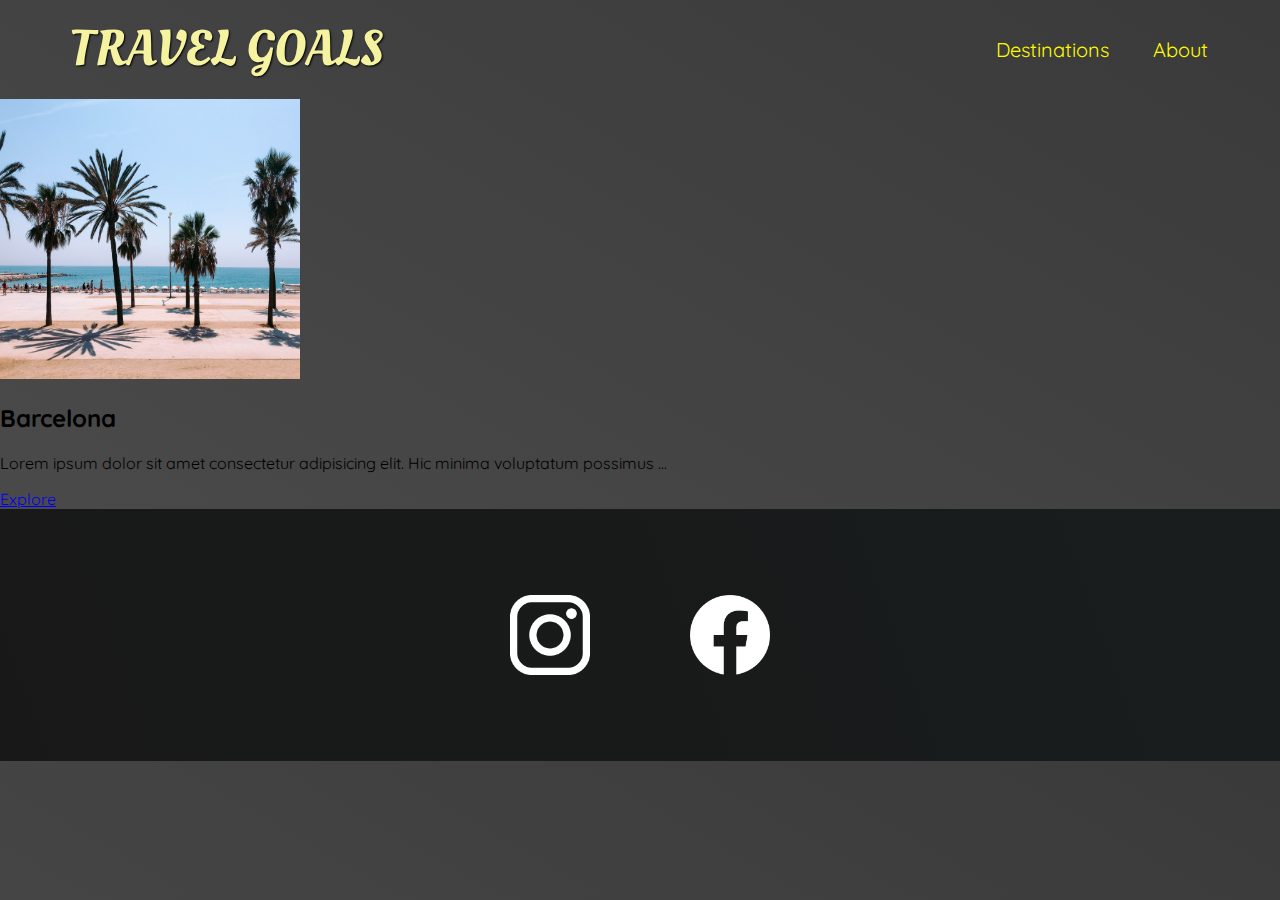
==== places.html @ 869cbdc2 "7월 1일" ====
<!DOCTYPE html>
<html lang="en">
  <head>
    <meta charset="UTF-8" />
    <link
      href="https://fonts.googleapis.com/css2?family=Raleway:wght@700&family=Oleo+Script:wght@700&family=Quicksand:wght@300;500;700&display=swap"
      rel="stylesheet"
    />
    <link rel="stylesheet" href="shared.css" />
    <link rel="stylesheet" href="places.css" />
    <title>Travel Goals</title>
  </head>
  <body>
    <header>
      <div id="page-logo">
        <a href="/index.html">Travel Goals</a>
      </div>

      <nav>
        <ul>
          <li><a href="/places.html">Destinations</a></li>
          <li><a href="">About</a></li>
        </ul>
      </nav>
    </header>
    <main>
        <ul>
            <li>
                <img src="images/places/barcelona.jpg" alt="City of Barcelona">
                <div class="item-content">
                    <h2>Barcelona</h2>
                    <p>
                        Lorem ipsum dolor sit amet consectetur adipisicing elit. Hic minima voluptatum possimus ...
                    </p>
                </div>
                <div class="actions">
                    <a href="https://en.wikipedia.org/wiki/Barcelona">Explore</a>

                </div>
            </li>
        </ul>
    </main>
    <footer>
        <ul>
          <li>
            <a href="https://www.instagram.com">
              <img src="images/icons/insta.png" alt="Instagram logo"
            /></a>
          </li>
          <li>
            <a href="https://www.facebook.com">
              <img src="images/icons/facebook.png" alt="Facebook logo"
            /></a>
          </li>
        </ul>
      </footer>
    </body>
  </html>
---- shared.css ----
body {
    font-family: "Quicksand", sans-serif;
    margin: 0;
}

ul {
    list-style: none;
    margin: 0;
    padding: 0;
}
header {
    display: flex;
    justify-content: space-between;
    align-items: center;
    padding: 15px 60px;
    position: absolute;
    width: 100%;
    top: 0;
    left: 0;
    box-sizing: border-box;
}

#page-logo a {
    padding: 10px;
    font-family: "Oleo Script", sans-serif;
    color: rgb(245, 243, 160);
    font-size: 50px;
    text-decoration: none;
    text-transform: uppercase;
    text-shadow: 1px 1px 2px rgb(0, 0, 0);

}

header ul {
    display: flex;
}

header li {
    margin-left: 20px;
}

header a {
    color: rgb(255, 251, 0);
    text-decoration: none;
    font-size: 20px;
    padding: 12px;
    text-shadow: 1px 1px 2px rgba(0, 0, 0, 0);
    border-radius: 6px;
}

header a:hover {
    color: rgb(77, 77, 77);
    background-color: rgb(255, 251, 0);

}

footer {
    background: linear-gradient(70deg, rgb(24, 24, 24), rgb(25, 29, 29));
    padding: 36px 0;
}

footer ul {
    display: flex;
    justify-content: center;
    
}

footer li {
    width: 80px;
    height: 80px;
    margin: 50px 50px;
}

footer img {
    width: 100%;
    height: 100%;
    
}
---- places.css ----
body {
    background: linear-gradient(30deg, rgb(77, 77, 77), rgb(58, 58, 58));
}

header {
    position: static;
}

main li img {
    width: 300px;
    height: 280px;
    
}
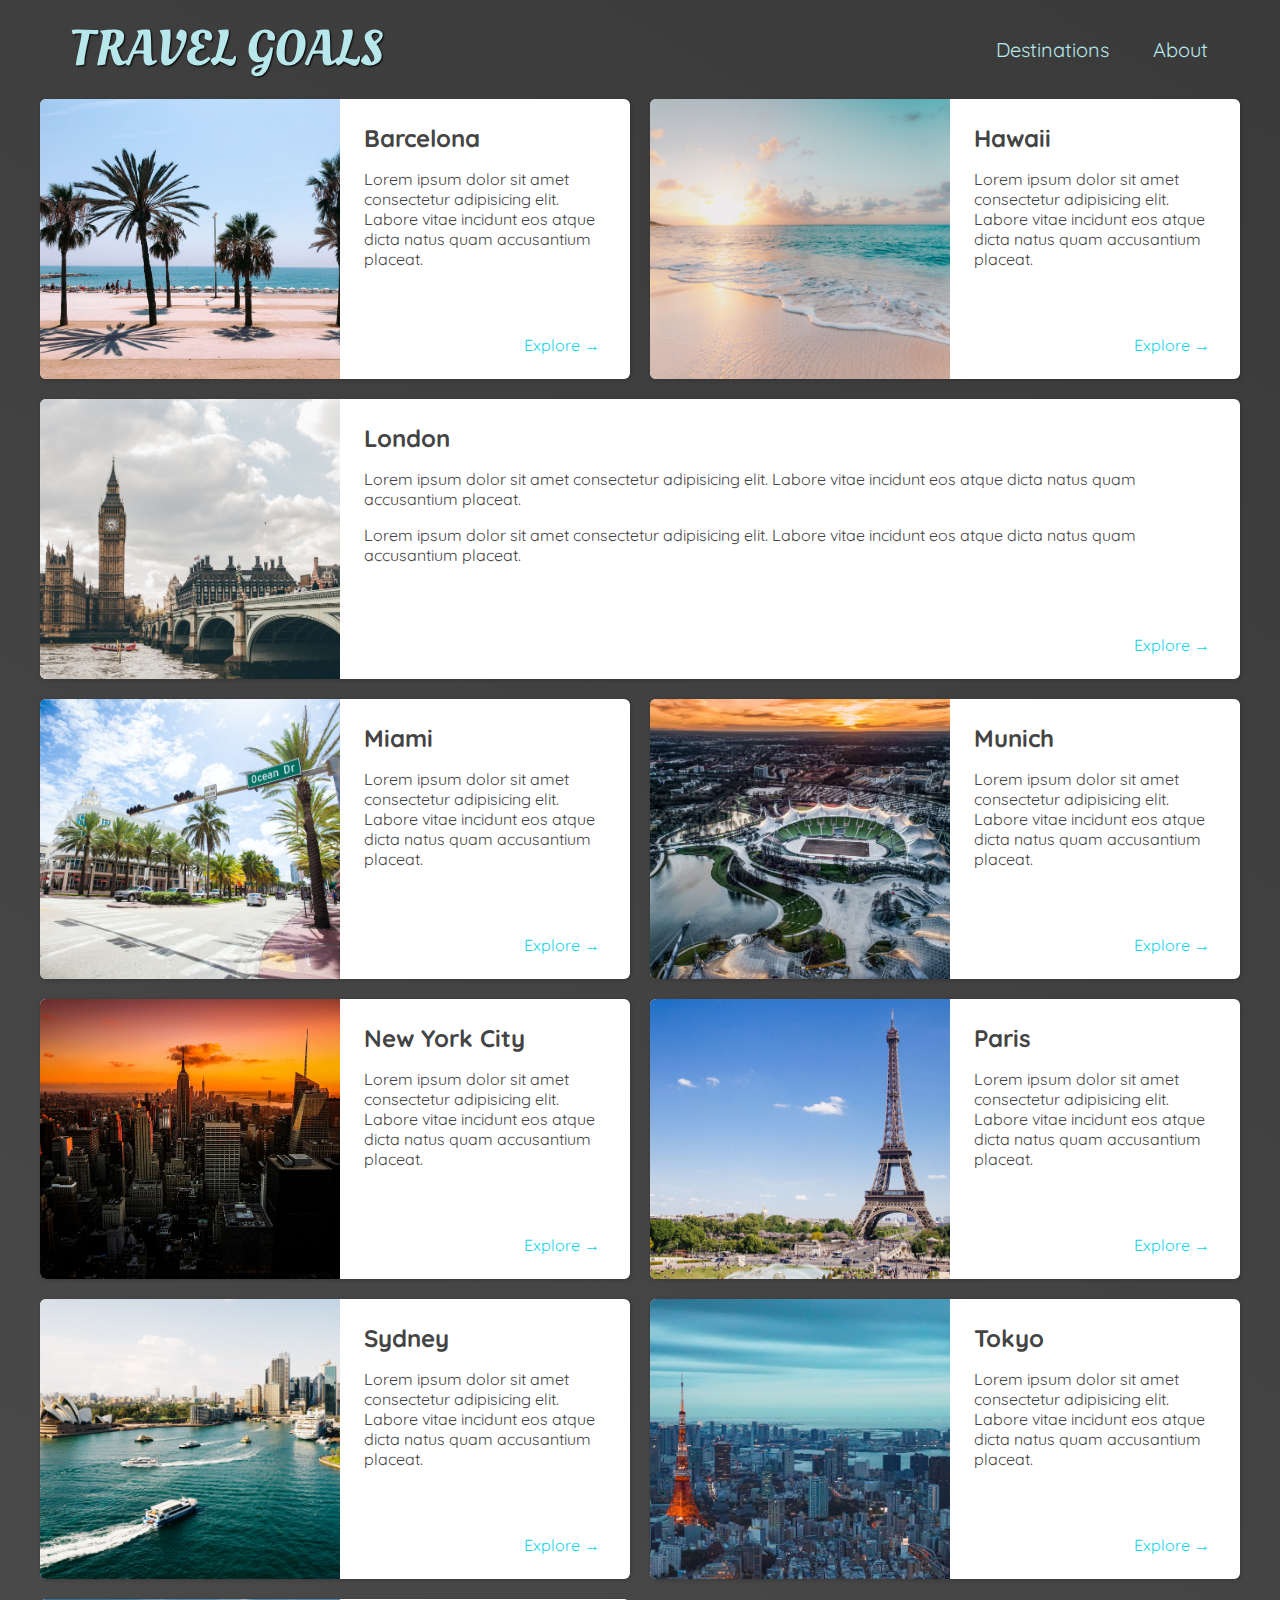
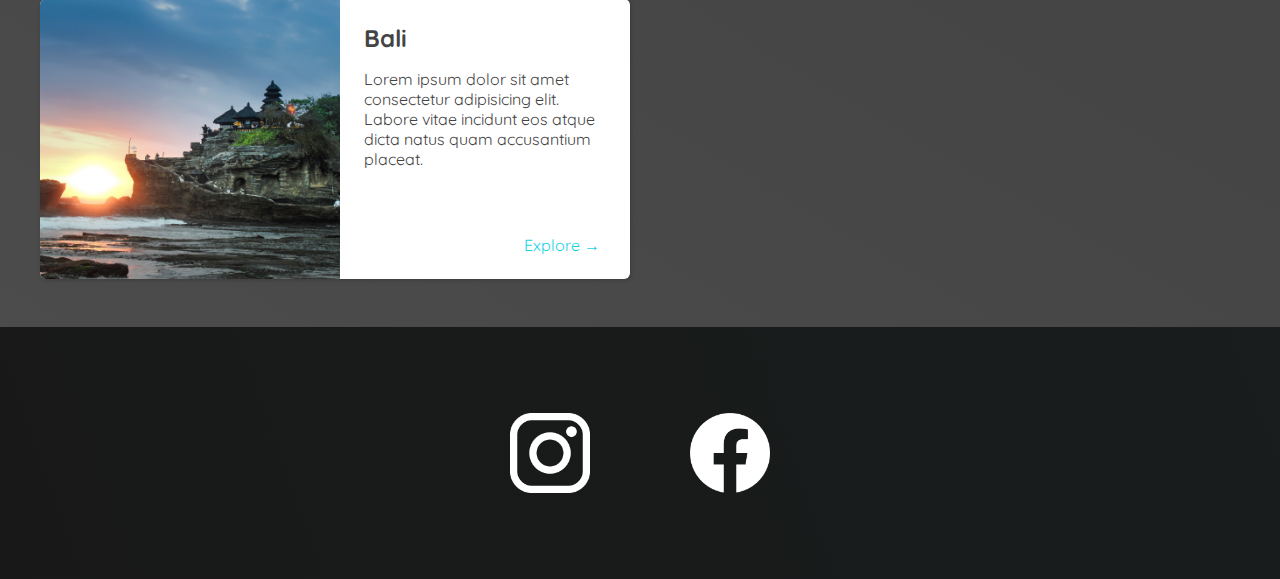
==== commit ebb6f032: "Travel page ( 100%)" ====
--- a/places.html
+++ b/places.html
@@ -13,46 +13,189 @@
   <body>
     <header>
       <div id="page-logo">
-        <a href="/index.html">Travel Goals</a>
+        <a href="index.html">Travel Goals</a>
       </div>
 
       <nav>
         <ul>
-          <li><a href="/places.html">Destinations</a></li>
+          <li><a href="places.html">Destinations</a></li>
           <li><a href="">About</a></li>
         </ul>
       </nav>
     </header>
     <main>
-        <ul>
-            <li>
-                <img src="images/places/barcelona.jpg" alt="City of Barcelona">
-                <div class="item-content">
-                    <h2>Barcelona</h2>
-                    <p>
-                        Lorem ipsum dolor sit amet consectetur adipisicing elit. Hic minima voluptatum possimus ...
-                    </p>
-                </div>
-                <div class="actions">
-                    <a href="https://en.wikipedia.org/wiki/Barcelona">Explore</a>
-
-                </div>
-            </li>
-        </ul>
+      <ul>
+        <li>
+          <img src="images/places/barcelona.jpg" alt="City of Barcelona" />
+          <div class="item-content">
+            <div>
+              <h2>Barcelona</h2>
+              <p>
+                Lorem ipsum dolor sit amet consectetur adipisicing elit. Labore
+                vitae incidunt eos atque dicta natus quam accusantium placeat.
+              </p>
+            </div>
+            <div class="actions">
+              <a href="https://en.wikipedia.org/wiki/Barcelona">Explore &#x2192</a>
+            </div>
+          </div>
+        </li>
+        <li>
+          <img src="images/places/hawaii.jpg" alt="Hawaii beach" />
+          <div class="item-content">
+            <div>
+              <h2>Hawaii</h2>
+              <p>
+                Lorem ipsum dolor sit amet consectetur adipisicing elit. Labore
+                vitae incidunt eos atque dicta natus quam accusantium placeat.
+              </p>
+            </div>
+            <div class="actions">
+              <a href="hhttps://en.wikipedia.org/wiki/Hawaii">Explore &#x2192</a>
+            </div>
+          </div>
+        </li>
+        <li>
+          <img src="images/places/london.jpg" alt="London city" />
+          <div class="item-content">
+            <div>
+              <h2>London</h2>
+              <p>
+                Lorem ipsum dolor sit amet consectetur adipisicing elit. Labore
+                vitae incidunt eos atque dicta natus quam accusantium placeat.
+              </p>
+              <p>
+                Lorem ipsum dolor sit amet consectetur adipisicing elit. Labore
+                vitae incidunt eos atque dicta natus quam accusantium placeat.
+              </p>
+            </div>
+            <div class="actions">
+              <a href="https://en.wikipedia.org/wiki/London">Explore &#x2192</a>
+            </div>
+          </div>
+        </li>
+        <li>
+          <img src="images/places/miami.jpg" alt="Miami streets" />
+          <div class="item-content">
+            <div>
+              <h2>Miami</h2>
+              <p>
+                Lorem ipsum dolor sit amet consectetur adipisicing elit. Labore
+                vitae incidunt eos atque dicta natus quam accusantium placeat.
+              </p>
+            </div>
+            <div class="actions">
+              <a href="https://en.wikipedia.org/wiki/Miami">Explore &#x2192</a>
+            </div>
+          </div>
+        </li>
+        <li>
+          <img src="images/places/munich.jpg" alt="Munich football stadium" />
+          <div class="item-content">
+            <div>
+              <h2>Munich</h2>
+              <p>
+                Lorem ipsum dolor sit amet consectetur adipisicing elit. Labore
+                vitae incidunt eos atque dicta natus quam accusantium placeat.
+              </p>
+            </div>
+            <div class="actions">
+              <a href="https://en.wikipedia.org/wiki/Munich">Explore &#x2192</a>
+            </div>
+          </div>
+        </li>
+        <li>
+          <img src="images/places/new-york-city.jpg" alt="New York City skyline" />
+          <div class="item-content">
+            <div>
+              <h2>New York City</h2>
+              <p>
+                Lorem ipsum dolor sit amet consectetur adipisicing elit. Labore
+                vitae incidunt eos atque dicta natus quam accusantium placeat.
+              </p>
+            </div>
+            <div class="actions">
+              <a href="https://en.wikipedia.org/wiki/New_York_City"
+                >Explore &#x2192</a
+              >
+            </div>
+          </div>
+        </li>
+        <li>
+          <img src="images/places/paris.jpg" alt="Paris city" />
+          <div class="item-content">
+            <div>
+              <h2>Paris</h2>
+              <p>
+                Lorem ipsum dolor sit amet consectetur adipisicing elit. Labore
+                vitae incidunt eos atque dicta natus quam accusantium placeat.
+              </p>
+            </div>
+            <div class="actions">
+              <a href="https://en.wikipedia.org/wiki/Paris">Explore &#x2192</a>
+            </div>
+          </div>
+        </li>
+        <li>
+          <img src="images/places/sydney.jpg" alt="Sydney beach" />
+          <div class="item-content">
+            <div>
+              <h2>Sydney</h2>
+              <p>
+                Lorem ipsum dolor sit amet consectetur adipisicing elit. Labore
+                vitae incidunt eos atque dicta natus quam accusantium placeat.
+              </p>
+            </div>
+            <div class="actions">
+              <a href="https://en.wikipedia.org/wiki/Sydney">Explore &#x2192</a>
+            </div>
+          </div>
+        </li>
+        <li>
+          <img src="images/places/tokyo.jpg" alt="Tokyo skyline" />
+          <div class="item-content">
+            <div>
+              <h2>Tokyo</h2>
+              <p>
+                Lorem ipsum dolor sit amet consectetur adipisicing elit. Labore
+                vitae incidunt eos atque dicta natus quam accusantium placeat.
+              </p>
+            </div>
+            <div class="actions">
+              <a href="https://en.wikipedia.org/wiki/Tokyo">Explore &#x2192</a>
+            </div>
+          </div>
+        </li>
+        <li>
+          <img src="images/places/bali.jpg" alt="Bali beach" />
+          <div class="item-content">
+            <div>
+              <h2>Bali</h2>
+              <p>
+                Lorem ipsum dolor sit amet consectetur adipisicing elit. Labore
+                vitae incidunt eos atque dicta natus quam accusantium placeat.
+              </p>
+            </div>
+            <div class="actions">
+              <a href="https://en.wikipedia.org/wiki/Bali">Explore &#x2192</a>
+            </div>
+          </div>
+        </li>
+      </ul>
     </main>
     <footer>
-        <ul>
-          <li>
-            <a href="https://www.instagram.com">
-              <img src="images/icons/insta.png" alt="Instagram logo"
-            /></a>
-          </li>
-          <li>
-            <a href="https://www.facebook.com">
-              <img src="images/icons/facebook.png" alt="Facebook logo"
-            /></a>
-          </li>
-        </ul>
-      </footer>
-    </body>
-  </html>+      <ul>
+        <li>
+          <a href="https://www.instagram.com">
+            <img src="images/icons/insta.png" alt="Instagram logo"
+          /></a>
+        </li>
+        <li>
+          <a href="https://www.facebook.com">
+            <img src="images/icons/facebook.png" alt="Facebook logo"
+          /></a>
+        </li>
+      </ul>
+    </footer>
+  </body>
+</html>
--- a/shared.css
+++ b/shared.css
@@ -48,7 +48,7 @@
     border-radius: 6px;
 }
 
-header a:hover {
+header nav a:hover {
     color: rgb(77, 77, 77);
     background-color: rgb(255, 251, 0);
 
--- a/places.css
+++ b/places.css
@@ -1,13 +1,80 @@
 body {
     background: linear-gradient(30deg, rgb(77, 77, 77), rgb(58, 58, 58));
+    color: rgb(68, 68, 68);
+}
+
+#page-logo a {
+    color: rgb(183, 230, 235);
 }
 
 header {
     position: static;
 }
 
+header a {
+    color: rgb(183, 230, 235);
+}
+
+header nav a:hover {
+    background-color: rgb(183, 230, 235);
+    color: rgb(59, 59, 59);
+}
+
+main ul {
+    width: 1200px;
+    margin: 0 auto 48px auto;
+    display: grid;
+    grid-template-columns: 1fr 1fr;
+    gap: 20px 20px;
+    
+}
+
+li:nth-of-type(3) {
+    grid-column: 1 / span 2;
+}
+
+main li {
+    display: flex;
+    background-color: white;
+    box-shadow: 1px 1px 4px rgba(0, 0 ,0 , 0.2);
+    border-radius: 6px;
+    overflow: hidden;
+    
+}
+
 main li img {
     width: 300px;
     height: 280px;
-    
-}+    object-fit: cover;
+}
+
+.item-content {
+    padding: 24px;
+    display: flex;
+    flex-direction: column;
+    justify-content: space-between;
+}
+
+.item-content h2 {
+    margin: 0;
+}
+
+.actions {
+    text-align:  right;
+
+}
+
+.actions a {
+    text-decoration: none;
+    padding: 6px;
+    color: rgb(22, 211, 228);
+    border-radius: 5px;
+}
+
+.actions a:hover {
+    background-color: rgb(235, 253, 255);
+     
+}
+
+
+
